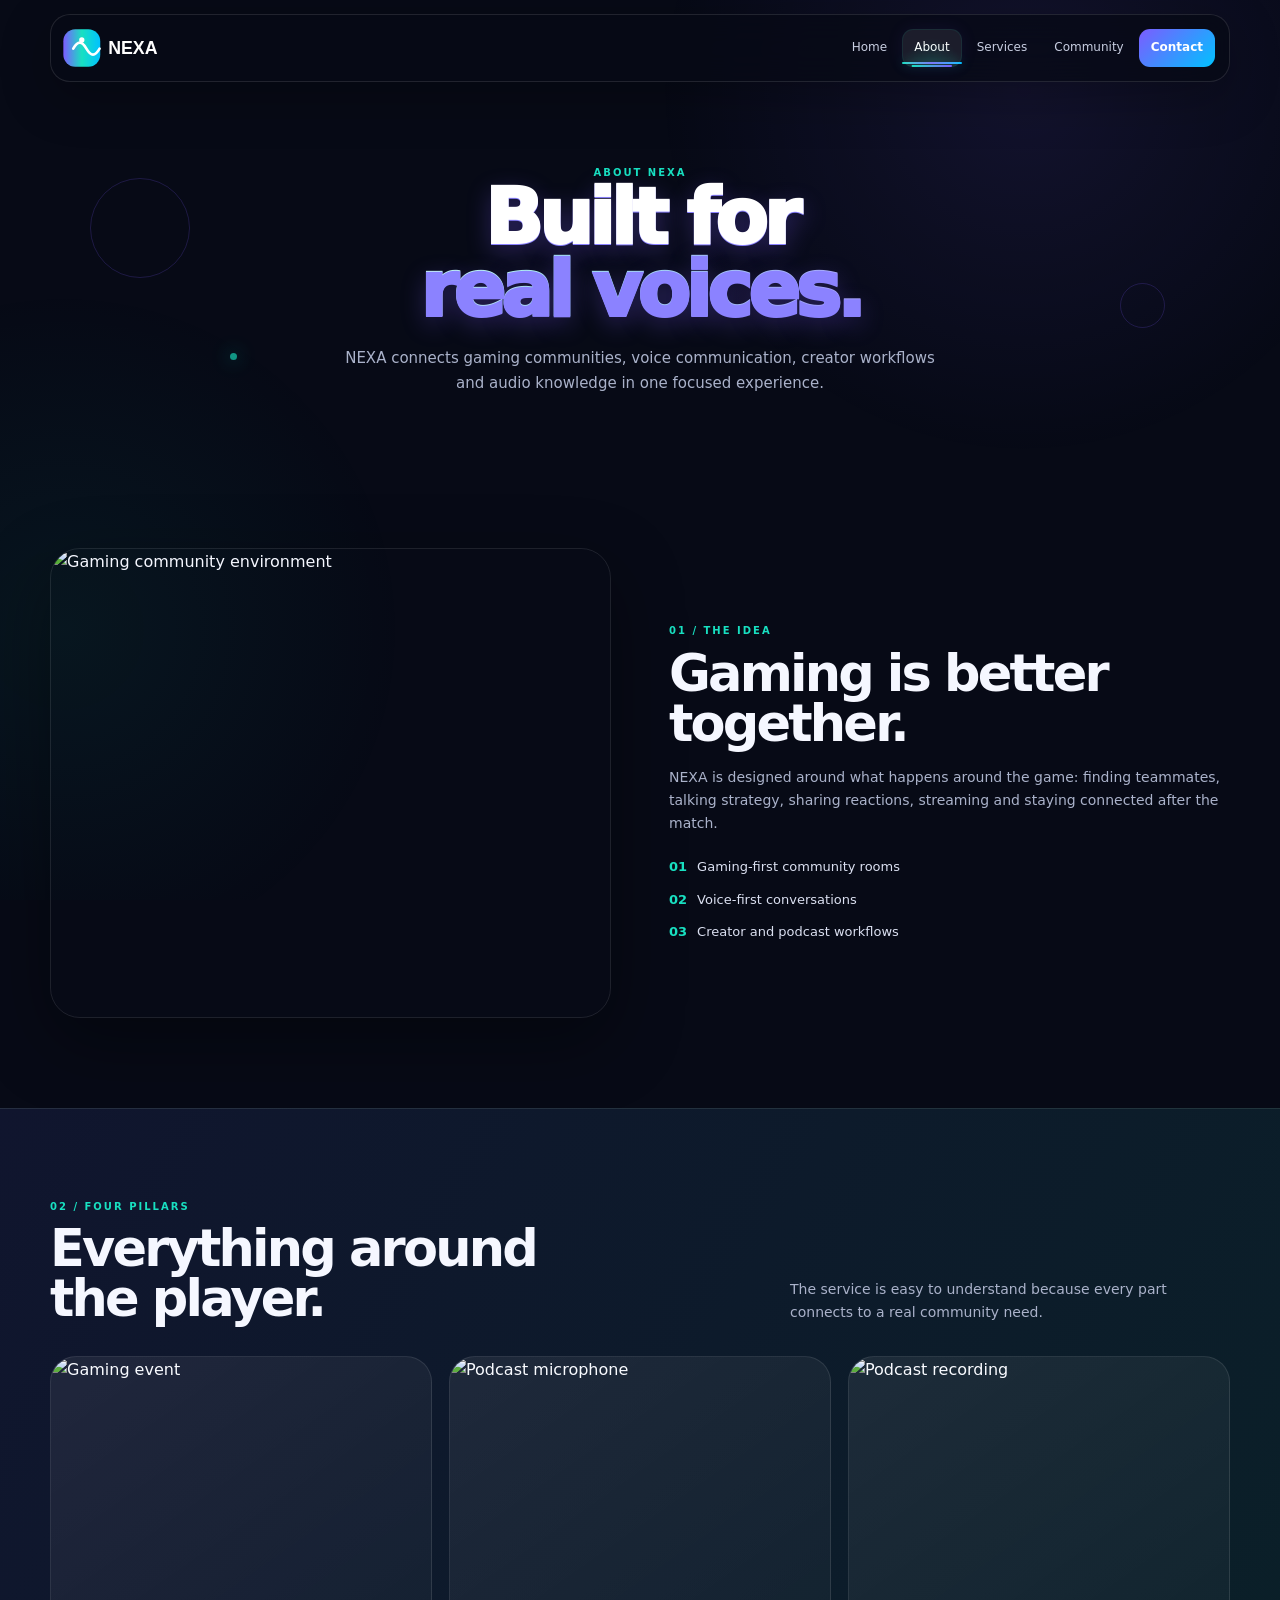
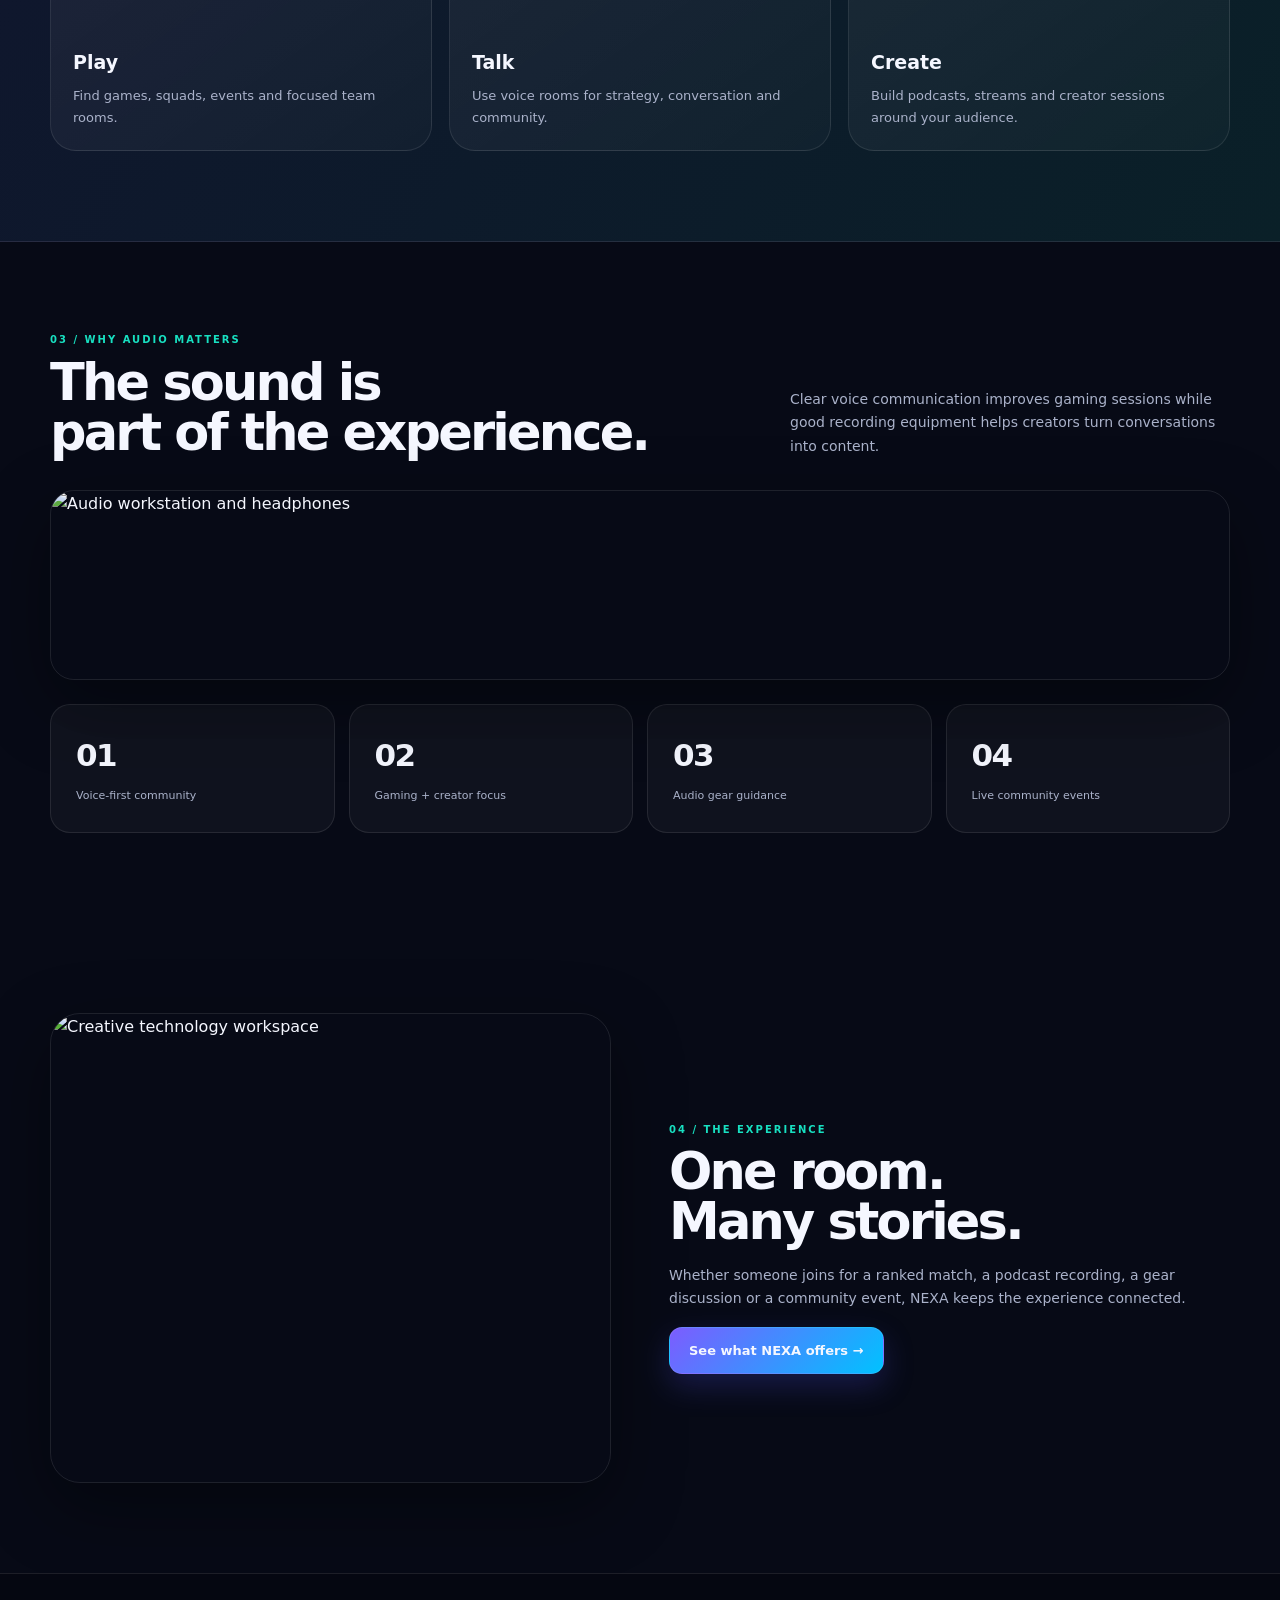
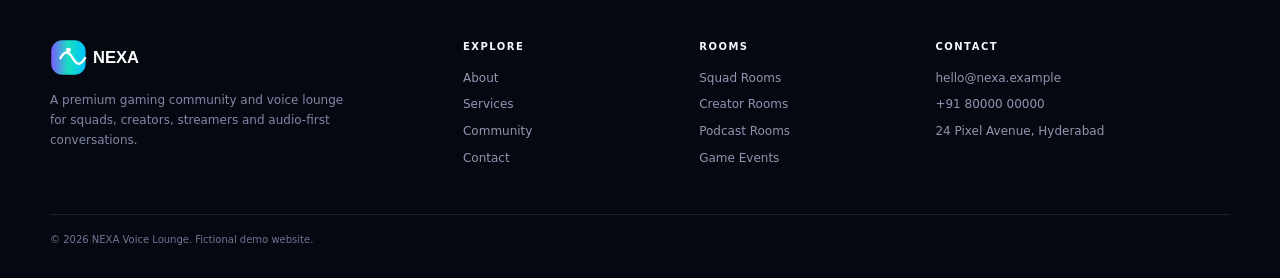
==== about.html @ da5187cc "first commit" ====
<!doctype html><html lang="en"><head><meta charset="utf-8"><meta name="viewport" content="width=device-width,initial-scale=1"><meta name="theme-color" content="#080b18"><link rel="icon" href="assets/favicon.svg"><link rel="stylesheet" href="assets/css/style.css"><title>About — NEXA</title></head><body><header class="site-nav">
<a class="brand" href="index.html"><img src="assets/logo.svg" alt="NEXA Voice Lounge"></a>
<button class="menu" aria-label="Open menu">☰</button>
<nav class="nav-links"><a href="index.html">Home</a><a href="about.html">About</a><a href="services.html">Services</a><a href="community.html">Community</a><a href="contact.html" class="nav-cta">Contact</a></nav>
</header>
<main>
<section class="page-heading"><i class="page-bubble pb1"></i><i class="page-bubble pb2"></i><div class="container reveal"><div class="kicker">About NEXA</div><h1><span>Built for</span><span>real voices.</span></h1><p>NEXA connects gaming communities, voice communication, creator workflows and audio knowledge in one focused experience.</p></div></section>

<section class="section container"><div class="feature"><img class="feature-img reveal from-left" src="https://images.unsplash.com/photo-1511512578047-dfb367046420?auto=format&fit=crop&w=1400&q=88" alt="Gaming community environment"><div class="feature-copy reveal from-right"><div class="kicker">01 / The idea</div><h2>Gaming is better<br>together.</h2><p>NEXA is designed around what happens around the game: finding teammates, talking strategy, sharing reactions, streaming and staying connected after the match.</p><div class="checks"><div class="check"><b>01</b> Gaming-first community rooms</div><div class="check"><b>02</b> Voice-first conversations</div><div class="check"><b>03</b> Creator and podcast workflows</div></div></div></div></section>

<section class="section dark-band"><div class="container"><div class="section-head reveal"><div><div class="kicker">02 / Four pillars</div><h2>Everything around<br>the player.</h2></div><p>The service is easy to understand because every part connects to a real community need.</p></div><div class="grid-3">
<div class="card reveal"><img src="https://images.unsplash.com/photo-1493711662062-fa541adb3fc8?auto=format&fit=crop&w=1400&q=88" alt="Gaming event"><div class="card-body"><h3>Play</h3><p>Find games, squads, events and focused team rooms.</p></div></div>
<div class="card reveal"><img src="https://images.unsplash.com/photo-1524368535928-5b5e00ddc76b?auto=format&fit=crop&w=1400&q=88" alt="Podcast microphone"><div class="card-body"><h3>Talk</h3><p>Use voice rooms for strategy, conversation and community.</p></div></div>
<div class="card reveal"><img src="https://images.unsplash.com/photo-1516280440614-37939bbacd81?auto=format&fit=crop&w=1400&q=88" alt="Podcast recording"><div class="card-body"><h3>Create</h3><p>Build podcasts, streams and creator sessions around your audience.</p></div></div></div></div></section>

<section class="section container"><div class="section-head reveal"><div><div class="kicker">03 / Why audio matters</div><h2>The sound is<br>part of the experience.</h2></div><p>Clear voice communication improves gaming sessions while good recording equipment helps creators turn conversations into content.</p></div><img class="section-strip reveal from-right" src="https://images.unsplash.com/photo-1547394765-185e1e68f34e?auto=format&fit=crop&w=1400&q=88" alt="Audio workstation and headphones"><div class="stats"><div class="stat reveal"><strong>01</strong><span>Voice-first community</span></div><div class="stat reveal"><strong>02</strong><span>Gaming + creator focus</span></div><div class="stat reveal"><strong>03</strong><span>Audio gear guidance</span></div><div class="stat reveal"><strong>04</strong><span>Live community events</span></div></div></section>

<section class="section container"><div class="feature"><img class="feature-img reveal from-left" src="https://images.unsplash.com/photo-1524758631624-e2822e304c36?auto=format&fit=crop&w=1400&q=88" alt="Creative technology workspace"><div class="feature-copy reveal from-right"><div class="kicker">04 / The experience</div><h2>One room.<br>Many stories.</h2><p>Whether someone joins for a ranked match, a podcast recording, a gear discussion or a community event, NEXA keeps the experience connected.</p><a class="btn btn-primary" href="services.html">See what NEXA offers →</a></div></div></section>
</main><footer class="footer"><div class="bubbles"><i></i><i></i><i></i><i></i><i></i><i></i><i></i></div>
<div class="container footer-grid"><div><img src="assets/logo.svg" alt="NEXA"><p>A premium gaming community and voice lounge for squads, creators, streamers and audio-first conversations.</p></div>
<div><h4>Explore</h4><a href="about.html">About</a><a href="services.html">Services</a><a href="community.html">Community</a><a href="contact.html">Contact</a></div>
<div><h4>Rooms</h4><a href="community.html">Squad Rooms</a><a href="community.html">Creator Rooms</a><a href="community.html">Podcast Rooms</a><a href="community.html">Game Events</a></div>
<div><h4>Contact</h4><a href="mailto:hello@nexa.example">hello@nexa.example</a><a href="tel:+918000000000">+91 80000 00000</a><a href="contact.html">24 Pixel Avenue, Hyderabad</a></div></div>
<div class="container copyright">© 2026 NEXA Voice Lounge. Fictional demo website.</div></footer><script src="assets/js/app.js"></script></body></html>
---- assets/css/style.css ----
:root{
 --bg:#070a16;--panel:#0e1327;--panel2:#121932;--text:#f5f7ff;--muted:#aab2ca;
 --purple:#7c5cff;--cyan:#18e0c1;--blue:#00c2ff;--pink:#ff4fd8;--orange:#ff8a4c;
 --line:rgba(255,255,255,.095);--shadow:0 24px 70px rgba(0,0,0,.38);--radius:26px;
}
*{box-sizing:border-box;margin:0;padding:0}
html{scroll-behavior:smooth}
body{font-family:Inter,ui-sans-serif,system-ui,-apple-system,"Segoe UI",Arial,sans-serif;background:var(--bg);color:var(--text);line-height:1.65;overflow-x:hidden}
body:before{content:"";position:fixed;inset:0;pointer-events:none;z-index:-1;background:radial-gradient(circle at 80% 10%,rgba(124,92,255,.10),transparent 28%),radial-gradient(circle at 5% 70%,rgba(24,224,193,.06),transparent 25%)}
a{text-decoration:none;color:inherit} img{display:block;max-width:100%} button,input,textarea,select{font:inherit}
.container{width:min(1180px,calc(100% - 40px));margin:auto}
.site-nav{position:fixed;z-index:1000;top:14px;left:50%;transform:translateX(-50%);width:min(1180px,calc(100% - 28px));height:68px;border:1px solid rgba(255,255,255,.11);background:rgba(7,10,22,.76);backdrop-filter:blur(20px);border-radius:20px;display:flex;align-items:center;justify-content:space-between;padding:0 14px 0 11px;box-shadow:0 15px 50px rgba(0,0,0,.25)}
.brand img{width:145px;height:auto}.nav-links{display:flex;align-items:center;gap:3px}.nav-links a{font-size:12px;color:#c8cee1;padding:9px 12px;border-radius:11px;transition:.25s}.nav-links a:hover,.nav-links a.active{color:#fff;background:rgba(255,255,255,.08)}.nav-cta{background:linear-gradient(135deg,var(--purple),var(--blue));color:#fff!important;font-weight:800!important}.menu{display:none;background:none;border:0;color:#fff;font-size:26px;cursor:pointer}
main{padding-top:108px}
.hero{min-height:calc(100vh - 108px);display:grid;grid-template-columns:1.02fr .98fr;align-items:center;gap:55px;padding:45px 0 65px;position:relative}
.hero:before{content:"";position:absolute;width:620px;height:620px;right:-290px;top:-190px;background:radial-gradient(circle,rgba(124,92,255,.25),transparent 66%);filter:blur(10px);pointer-events:none}
.hero-copy{position:relative;z-index:2}.eyebrow{display:inline-flex;align-items:center;gap:8px;color:#b9c0f2;font-size:10px;text-transform:uppercase;letter-spacing:.2em;font-weight:900;margin-bottom:17px}.eyebrow:before{content:"";width:25px;height:2px;background:linear-gradient(90deg,var(--cyan),var(--purple))}
.hero h1,.page-heading h1{font-size:clamp(45px,6vw,78px);line-height:.95;letter-spacing:-.06em;font-weight:950;max-width:650px;perspective:1000px}
.hero h1 span,.page-heading h1 span{display:block;transform-origin:50% 100%;color:#fff;text-shadow:0 1px 0 #8b82ff,0 8px 25px rgba(124,92,255,.28);animation:h1Float 4.8s cubic-bezier(.2,.75,.25,1) infinite}
.hero h1 span:first-child,.page-heading h1 span:first-child{animation-delay:-1.2s}.hero h1 span:last-child,.page-heading h1 span:last-child{color:transparent;background:linear-gradient(90deg,#fff,#a9f9ee 42%,#a896ff 80%,#fff);-webkit-background-clip:text;background-clip:text}
@keyframes h1Float{0%,100%{transform:rotateX(12deg) rotateY(-2deg) translate3d(0,0,0)}50%{transform:rotateX(0deg) rotateY(2deg) translate3d(0,-5px,0)}}
.hero p{color:var(--muted);font-size:16px;max-width:570px;margin:22px 0 26px}.actions{display:flex;gap:10px;flex-wrap:wrap}
.btn{min-height:47px;padding:0 19px;border-radius:13px;border:1px solid var(--line);display:inline-flex;align-items:center;justify-content:center;gap:8px;font-weight:800;font-size:13px;transition:transform .28s,box-shadow .28s,background .28s;cursor:pointer}.btn-primary{background:linear-gradient(135deg,var(--purple),var(--blue));box-shadow:0 12px 30px rgba(74,72,220,.26)}.btn-secondary{background:rgba(255,255,255,.05)}.btn:hover{transform:translateY(-4px) scale(1.01);box-shadow:0 18px 35px rgba(0,0,0,.3)}
.hero-art{height:485px;position:relative;display:flex;align-items:center;justify-content:center;transform-style:preserve-3d}
.hero-main-img{width:88%;height:430px;object-fit:cover;border-radius:30px;box-shadow:var(--shadow);border:1px solid rgba(255,255,255,.12);transform:rotate(2deg);animation:heroImage 6s ease-in-out infinite;transition:transform .25s ease}
.hero-main-img:after{content:""} @keyframes heroImage{50%{transform:rotate(-1deg) translateY(-9px) scale(1.015)}}
.hero-art:after{content:"";position:absolute;inset:7% 3% 8% 7%;border:1px solid rgba(24,224,193,.18);border-radius:35px;transform:rotate(-5deg);animation:frameDrift 7s ease-in-out infinite;pointer-events:none}@keyframes frameDrift{50%{transform:rotate(3deg) scale(1.02)}}
.hero-chip{position:absolute;left:0;bottom:25px;padding:13px 16px;border:1px solid var(--line);background:rgba(16,21,42,.84);backdrop-filter:blur(16px);border-radius:16px;box-shadow:var(--shadow);animation:float 5s ease-in-out infinite reverse;z-index:3}.hero-chip b{display:block;font-size:11px}.hero-chip small{color:var(--muted);font-size:10px}.hero-orbit{position:absolute;right:2%;top:5%;width:110px;height:110px;border:1px solid rgba(24,224,193,.3);border-radius:50%;animation:spin 12s linear infinite;z-index:2}.hero-orbit:after{content:"";position:absolute;right:5px;top:23px;width:10px;height:10px;background:var(--cyan);box-shadow:0 0 25px var(--cyan);border-radius:50%}
@keyframes spin{to{transform:rotate(360deg)}}@keyframes float{50%{transform:translateY(-10px)}}
.marquee{overflow:hidden;border-top:1px solid var(--line);border-bottom:1px solid var(--line);background:#0a0e1d}.marquee-track{display:flex;width:max-content;animation:marquee 25s linear infinite}.marquee span{padding:15px 30px;color:#9ca5c3;font-size:10px;font-weight:900;letter-spacing:.18em;text-transform:uppercase}.marquee i{color:var(--cyan);font-style:normal}@keyframes marquee{to{transform:translateX(-50%)}}
.section{padding:90px 0;position:relative}.section-head{display:flex;align-items:end;justify-content:space-between;gap:30px;margin-bottom:32px}.kicker{color:var(--cyan);font-size:10px;letter-spacing:.2em;font-weight:900;text-transform:uppercase}.section h2{font-size:clamp(31px,4vw,51px);line-height:.98;letter-spacing:-.055em;margin-top:9px}.section-head p{color:var(--muted);max-width:440px;font-size:14px}
.grid-3{display:grid;grid-template-columns:repeat(3,1fr);gap:17px}.grid-2{display:grid;grid-template-columns:repeat(2,1fr);gap:18px}
.card{background:linear-gradient(145deg,rgba(255,255,255,.07),rgba(255,255,255,.022));border:1px solid var(--line);border-radius:var(--radius);overflow:hidden;transition:.38s;position:relative}.card:before{content:"";position:absolute;inset:0;background:linear-gradient(110deg,transparent 25%,rgba(255,255,255,.08) 50%,transparent 75%);transform:translateX(-120%);transition:.65s;z-index:1;pointer-events:none}.card:hover:before{transform:translateX(120%)}.card:hover{transform:translateY(-7px);border-color:rgba(124,92,255,.5);box-shadow:0 25px 65px rgba(0,0,0,.27)}.card img{width:100%;aspect-ratio:1.42;object-fit:cover;filter:saturate(.92) contrast(1.03);transition:transform .7s,filter .5s}.card:hover img{transform:scale(1.055);filter:saturate(1.12) contrast(1.05)}.card-body{padding:22px}.card h3{font-size:19px;margin-bottom:7px}.card p{color:var(--muted);font-size:13px}.card-tag{display:inline-flex;margin-bottom:11px;padding:5px 8px;border-radius:999px;background:rgba(24,224,193,.1);color:#83f7e5;font-size:9px;font-weight:900;letter-spacing:.12em}

.section-strip{width:100%;height:190px;object-fit:cover;border-radius:24px;border:1px solid var(--line);margin:0 0 24px;box-shadow:var(--shadow);filter:saturate(.9);transition:transform .7s,filter .5s}
.section-strip:hover{transform:scale(1.018);filter:saturate(1.08)}

.dark-band{background:linear-gradient(120deg,#10152e,#0a2028);border-top:1px solid var(--line);border-bottom:1px solid var(--line)}.feature{display:grid;grid-template-columns:1fr 1fr;gap:58px;align-items:center}.feature-img{width:100%;height:470px;object-fit:cover;border-radius:30px;border:1px solid var(--line);box-shadow:var(--shadow);transition:transform .7s}.feature-img:hover{transform:scale(1.025) rotate(-1deg)}.feature-copy p{color:var(--muted);margin:17px 0;font-size:14px}.checks{display:grid;gap:11px;margin-top:21px}.check{display:flex;gap:10px;color:#dbe0f1;font-size:13px}.check b{color:var(--cyan)}
.stats{display:grid;grid-template-columns:repeat(4,1fr);gap:14px}.stat{padding:25px;border:1px solid var(--line);border-radius:20px;background:rgba(255,255,255,.035);transition:.3s}.stat:hover{transform:translateY(-5px);background:rgba(255,255,255,.055)}.stat strong{display:block;font-size:31px;letter-spacing:-.05em}.stat span{color:var(--muted);font-size:11px}
.page-heading{padding:57px 0 62px;text-align:center;position:relative;overflow:hidden}.page-heading h1{margin:0 auto;max-width:900px}.page-heading p{color:var(--muted);max-width:620px;margin:19px auto 0;font-size:15px}.page-heading:before{content:"";position:absolute;width:7px;height:7px;left:18%;bottom:28%;border-radius:50%;background:var(--cyan);box-shadow:0 0 20px var(--cyan);animation:headingParticle 4s ease-in-out infinite;opacity:.65;pointer-events:none}@keyframes headingParticle{50%{transform:translate(90px,-35px) scale(1.7);opacity:.15}}\n.page-heading:after{content:"";position:absolute;width:480px;height:480px;border-radius:50%;left:50%;top:-350px;transform:translateX(-50%);background:radial-gradient(circle,rgba(24,224,193,.16),transparent 68%);pointer-events:none}
.service-grid{display:grid;grid-template-columns:repeat(3,1fr);gap:17px}.service-card{padding:11px;border:1px solid var(--line);border-radius:25px;background:#0e1328;transition:.35s}.service-card:hover{transform:translateY(-7px);border-color:rgba(24,224,193,.3)}.service-card img{width:100%;height:220px;object-fit:cover;border-radius:18px}.service-card .inner{padding:17px 7px 8px}.service-card h3{font-size:18px;margin-bottom:6px}.service-card p{color:var(--muted);font-size:13px}
.timeline{display:grid;grid-template-columns:repeat(4,1fr);gap:13px}.step{padding:21px;border:1px solid var(--line);border-radius:20px;background:rgba(255,255,255,.035);transition:.3s}.step:hover{transform:translateY(-5px)}.step b{color:var(--cyan);font-size:10px}.step h3{margin:9px 0 6px;font-size:17px}.step p{font-size:12px;color:var(--muted)}
.contact-grid{display:grid;grid-template-columns:.85fr 1.15fr;gap:22px}.contact-panel,.form-panel{border:1px solid var(--line);border-radius:26px;background:#0e1328;padding:27px}.contact-panel h2,.form-panel h2{font-size:39px;line-height:1}.contact-item{padding:17px 0;border-bottom:1px solid var(--line)}.contact-item:last-child{border-bottom:0}.contact-item small{color:var(--cyan);font-size:9px;text-transform:uppercase;letter-spacing:.15em;font-weight:900}.contact-item p{margin-top:4px;color:#dce1f0;font-size:13px}.form{display:grid;grid-template-columns:1fr 1fr;gap:12px}.field{display:grid;gap:6px}.field.full{grid-column:1/-1}.field label{font-size:11px;color:#cbd1e3;font-weight:700}.field input,.field textarea,.field select{width:100%;border:1px solid var(--line);background:#090d1d;color:#fff;border-radius:12px;padding:12px 13px;outline:none;font-size:13px}.field textarea{min-height:135px;resize:vertical}.field input:focus,.field textarea:focus,.field select:focus{border-color:var(--cyan)}.map{margin-top:22px;border-radius:23px;overflow:hidden;border:1px solid var(--line);height:280px}.map iframe{width:100%;height:100%;border:0;filter:grayscale(.6) invert(.9) hue-rotate(180deg) contrast(.85)}
.footer{padding:65px 0 30px;background:#050711;border-top:1px solid var(--line);position:relative;overflow:hidden}.footer-grid{display:grid;grid-template-columns:1.3fr .7fr .7fr 1fr;gap:30px;position:relative;z-index:2}.footer img{width:135px}.footer p{color:#8189a5;font-size:12px;max-width:300px;margin-top:15px}.footer h4{font-size:10px;text-transform:uppercase;letter-spacing:.15em;margin-bottom:13px}.footer a{display:block;color:#8f97b0;font-size:12px;margin:7px 0}.footer a:hover{color:#fff}.copyright{border-top:1px solid var(--line);margin-top:38px;padding-top:17px;color:#6f7690;font-size:10px;position:relative;z-index:2}

/* Gaming / Voice Lounge floating energy bubbles */
.bubbles{position:absolute;inset:0;pointer-events:none;overflow:hidden}
.bubbles i{
 position:absolute;bottom:-90px;border:1px solid rgba(124,92,255,.32);
 border-radius:50%;
 background:
   radial-gradient(circle at 30% 25%,rgba(255,255,255,.48),rgba(124,92,255,.14) 22%,rgba(24,224,193,.055) 48%,transparent 72%);
 box-shadow:0 0 22px rgba(124,92,255,.12),inset 0 0 14px rgba(24,224,193,.06);
 animation:energyBubble 11s cubic-bezier(.25,.7,.35,1) infinite;
 opacity:0;
}
.bubbles i:after{
 content:"";position:absolute;inset:27%;border:1px solid rgba(24,224,193,.28);
 border-radius:50%;animation:signalPulse 2.8s ease-in-out infinite;
}
.bubbles i:nth-child(1){left:4%;width:31px;height:31px;animation-delay:-1s}
.bubbles i:nth-child(2){left:16%;width:12px;height:12px;animation-delay:-6s}
.bubbles i:nth-child(3){left:29%;width:50px;height:50px;animation-delay:-3s}
.bubbles i:nth-child(4){left:47%;width:18px;height:18px;animation-delay:-8s}
.bubbles i:nth-child(5){left:63%;width:36px;height:36px;animation-delay:-4s}
.bubbles i:nth-child(6){left:79%;width:15px;height:15px;animation-delay:-9s}
.bubbles i:nth-child(7){left:91%;width:44px;height:44px;animation-delay:-2s}
@keyframes energyBubble{
 0%{transform:translate3d(0,0,0) scale(.55);opacity:0}
 10%{opacity:.85}
 30%{transform:translate3d(-20px,-180px,0) scale(.82)}
 55%{transform:translate3d(25px,-390px,0) scale(1)}
 78%{transform:translate3d(-35px,-590px,0) scale(1.08);opacity:.5}
 100%{transform:translate3d(55px,-820px,0) scale(1.22);opacity:0}
}
@keyframes signalPulse{0%,100%{transform:scale(.7);opacity:.25}50%{transform:scale(1.3);opacity:.75}}
.reveal{opacity:0;transform:translate3d(0,32px,0) scale(.985);transition:opacity .75s cubic-bezier(.2,.75,.25,1),transform .75s cubic-bezier(.2,.75,.25,1)}.reveal.visible{opacity:1;transform:none}
.reveal.from-left{transform:translate3d(-75px,20px,0) scale(.98)}.reveal.from-right{transform:translate3d(75px,20px,0) scale(.98)}.reveal.from-left.visible,.reveal.from-right.visible{transform:none}
.image-reveal{clip-path:inset(0 100% 0 0);transition:clip-path 1s cubic-bezier(.2,.8,.2,1),transform .8s}.image-reveal.visible{clip-path:inset(0 0 0 0)}
.page-bubble{position:absolute;border:1px solid rgba(124,92,255,.2);border-radius:50%;animation:pageFloat 8s ease-in-out infinite}.pb1{width:100px;height:100px;left:7%;top:20%}.pb2{width:45px;height:45px;right:9%;top:50%;animation-delay:2s}@keyframes pageFloat{50%{transform:translateY(-25px) scale(1.06)}}
.notice{display:none;margin-top:13px;padding:11px;border-radius:11px;background:rgba(24,224,193,.1);color:#8cf7e8;font-size:12px}

/* Interactive navigation */
.nav-links{position:relative}
.nav-links:before{
 content:"";position:absolute;bottom:3px;left:var(--nav-line-left,0px);height:2px;width:var(--nav-line-width,0px);border-radius:99px;
 background:linear-gradient(90deg,var(--cyan),var(--purple),var(--blue));
 box-shadow:0 0 12px rgba(24,224,193,.45);
 transition:left .35s cubic-bezier(.2,.8,.2,1),width .35s cubic-bezier(.2,.8,.2,1);
 pointer-events:none;
}
.nav-links a{position:relative;overflow:hidden}
.nav-links a:after{
 content:"";position:absolute;left:50%;bottom:0;width:0;height:2px;
 background:linear-gradient(90deg,var(--cyan),var(--purple));
 transform:translateX(-50%);transition:width .3s ease;
}
.nav-links a:hover:after,.nav-links a.active:after{width:68%}
.nav-links a:not(.nav-cta):before{
 content:"";position:absolute;inset:0;background:radial-gradient(circle at 50% 100%,rgba(24,224,193,.13),transparent 60%);
 opacity:0;transform:scale(.6);transition:.3s;pointer-events:none;
}
.nav-links a:hover:before,.nav-links a.active:before{opacity:1;transform:scale(1)}
.nav-links a.active{box-shadow:inset 0 0 0 1px rgba(24,224,193,.08),0 0 18px rgba(124,92,255,.08)}
.nav-cta{position:relative;overflow:hidden}
.nav-cta:before{
 content:"";position:absolute;top:0;left:-120%;width:70%;height:100%;
 background:linear-gradient(90deg,transparent,rgba(255,255,255,.28),transparent);
 transform:skewX(-18deg);transition:left .55s ease;
}
.nav-cta:hover:before{left:150%}
.nav-cta:after{display:none!important}
.menu{transition:transform .3s ease,background .3s ease;border-radius:12px}
.menu:hover{transform:rotate(90deg);background:rgba(255,255,255,.07)}
.menu.is-open{transform:rotate(90deg);color:var(--cyan)}
@media(max-width:950px){
 .nav-links.open{animation:navDrop .35s cubic-bezier(.2,.8,.2,1) both;transform-origin:top center}
 .nav-links a{animation:navItem .35s ease both}
 .nav-links.open a:nth-child(1){animation-delay:.03s}.nav-links.open a:nth-child(2){animation-delay:.07s}
 .nav-links.open a:nth-child(3){animation-delay:.11s}.nav-links.open a:nth-child(4){animation-delay:.15s}
 .nav-links.open a:nth-child(5){animation-delay:.19s}
}
@keyframes navDrop{from{opacity:0;transform:translateY(-8px) scaleY(.94)}to{opacity:1;transform:translateY(0) scaleY(1)}}
@keyframes navItem{from{opacity:0;transform:translateX(-10px)}to{opacity:1;transform:translateX(0)}}
@media(max-width:950px){.nav-links{display:none;position:absolute;top:76px;left:0;right:0;padding:9px;background:#0c1021;border:1px solid var(--line);border-radius:17px;flex-direction:column;align-items:stretch}.nav-links.open{display:flex}.nav-links a{text-align:center}.menu{display:block}.hero{grid-template-columns:1fr;gap:10px;padding-top:30px}.hero-art{height:410px;max-width:700px;margin:auto;width:100%}.hero-main-img{width:80%}.grid-3,.service-grid{grid-template-columns:1fr 1fr}.feature{grid-template-columns:1fr}.timeline{grid-template-columns:1fr 1fr}.footer-grid{grid-template-columns:1fr 1fr}.stats{grid-template-columns:1fr 1fr}}
@media(max-width:620px){.container{width:min(100% - 26px,1180px)}.site-nav{height:62px;top:8px}.brand img{width:128px}.hero h1,.page-heading h1{font-size:clamp(40px,13.5vw,61px)}.hero p{font-size:14px}.hero-art{height:310px}.hero-main-img{width:92%;height:285px;border-radius:23px}.hero-chip{left:2px;bottom:0;padding:11px}.hero-orbit{width:80px;height:80px;right:0}.section{padding:68px 0}.section-head{display:block}.section-head p{margin-top:13px}.grid-3,.grid-2,.service-grid,.timeline,.contact-grid{grid-template-columns:1fr}.stats{grid-template-columns:1fr 1fr}.stat{padding:18px}.stat strong{font-size:27px}.feature{gap:28px}.feature-img{height:330px}.footer-grid{grid-template-columns:1fr}.footer{padding-top:55px}.actions .btn{width:100%}.page-heading{padding:42px 0 50px}.contact-panel h2,.form-panel h2{font-size:34px}}
@media(max-width:390px){.stats{grid-template-columns:1fr}.hero h1,.page-heading h1{font-size:42px}.btn{width:100%}}
@media(prefers-reduced-motion:reduce){*,*:before,*:after{animation-duration:.001ms!important;animation-iteration-count:1!important;scroll-behavior:auto!important;transition-duration:.001ms!important}}
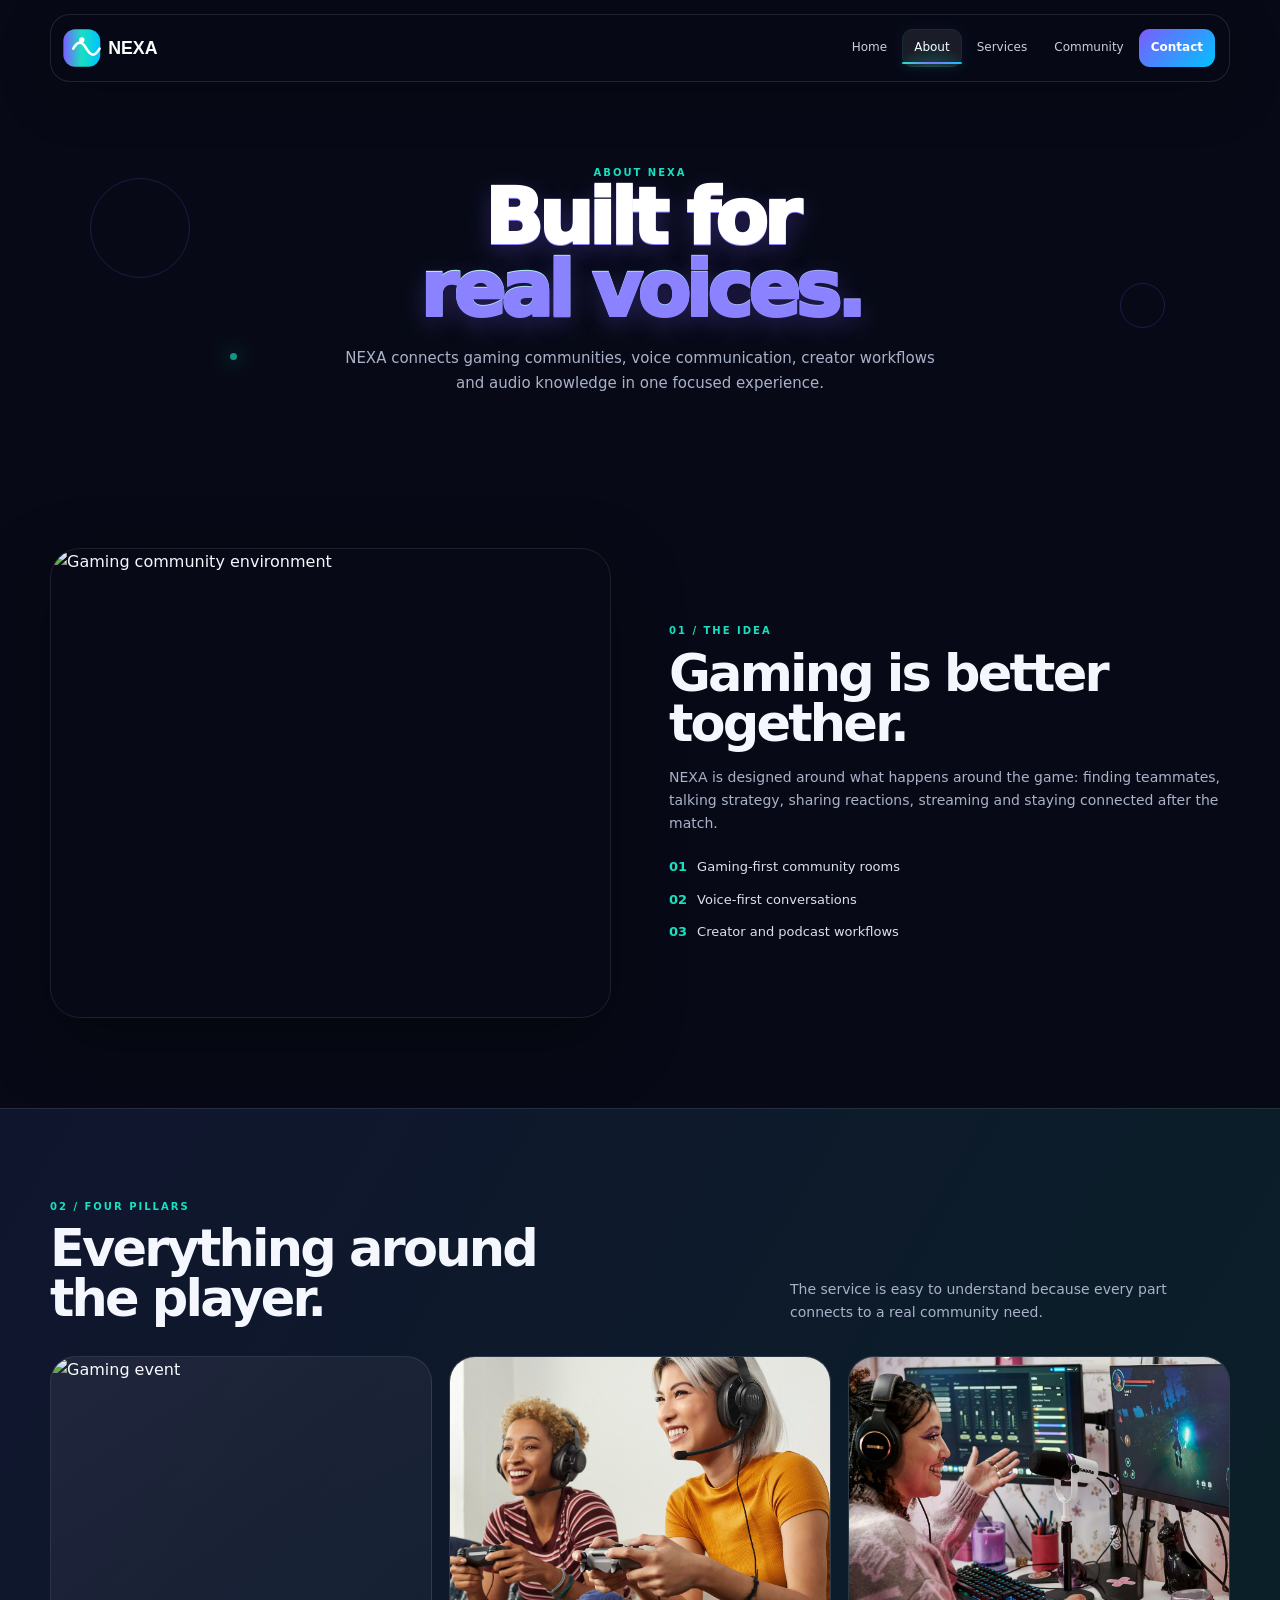
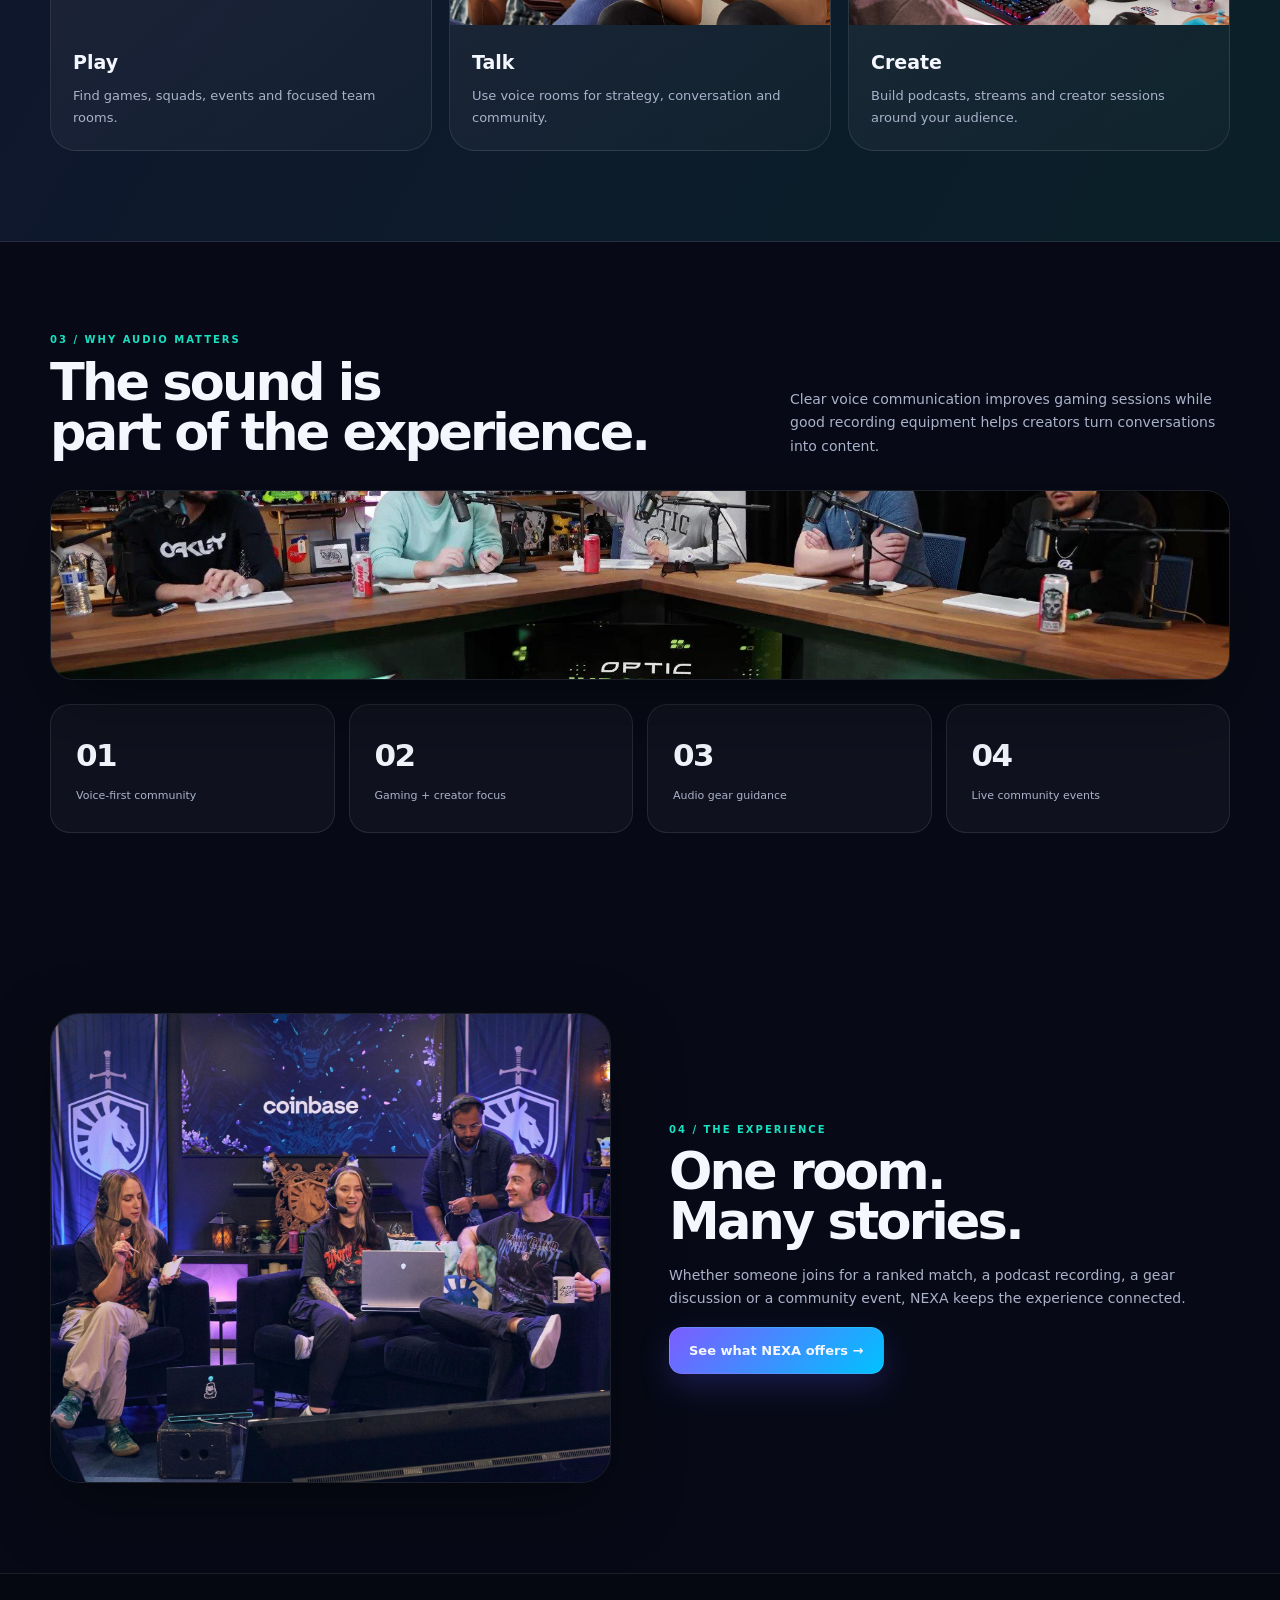
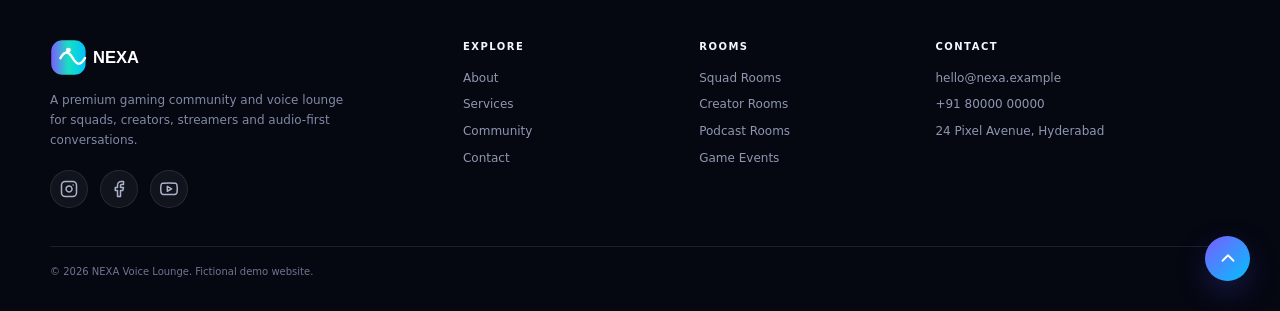
==== commit 7f538cae: "second commit" ====
--- a/about.html
+++ b/about.html
@@ -10,15 +10,23 @@
 
 <section class="section dark-band"><div class="container"><div class="section-head reveal"><div><div class="kicker">02 / Four pillars</div><h2>Everything around<br>the player.</h2></div><p>The service is easy to understand because every part connects to a real community need.</p></div><div class="grid-3">
 <div class="card reveal"><img src="https://images.unsplash.com/photo-1493711662062-fa541adb3fc8?auto=format&fit=crop&w=1400&q=88" alt="Gaming event"><div class="card-body"><h3>Play</h3><p>Find games, squads, events and focused team rooms.</p></div></div>
-<div class="card reveal"><img src="https://images.unsplash.com/photo-1524368535928-5b5e00ddc76b?auto=format&fit=crop&w=1400&q=88" alt="Podcast microphone"><div class="card-body"><h3>Talk</h3><p>Use voice rooms for strategy, conversation and community.</p></div></div>
-<div class="card reveal"><img src="https://images.unsplash.com/photo-1516280440614-37939bbacd81?auto=format&fit=crop&w=1400&q=88" alt="Podcast recording"><div class="card-body"><h3>Create</h3><p>Build podcasts, streams and creator sessions around your audience.</p></div></div></div></div></section>
+<div class="card reveal"><img src="assets/images/Talk.png" alt="Talk"><div class="card-body"><h3>Talk</h3><p>Use voice rooms for strategy, conversation and community.</p></div></div>
+<div class="card reveal"><img src="assets/images/Create.png" alt="Create"><div class="card-body"><h3>Create</h3><p>Build podcasts, streams and creator sessions around your audience.</p></div></div></div></div></section>
 
-<section class="section container"><div class="section-head reveal"><div><div class="kicker">03 / Why audio matters</div><h2>The sound is<br>part of the experience.</h2></div><p>Clear voice communication improves gaming sessions while good recording equipment helps creators turn conversations into content.</p></div><img class="section-strip reveal from-right" src="https://images.unsplash.com/photo-1547394765-185e1e68f34e?auto=format&fit=crop&w=1400&q=88" alt="Audio workstation and headphones"><div class="stats"><div class="stat reveal"><strong>01</strong><span>Voice-first community</span></div><div class="stat reveal"><strong>02</strong><span>Gaming + creator focus</span></div><div class="stat reveal"><strong>03</strong><span>Audio gear guidance</span></div><div class="stat reveal"><strong>04</strong><span>Live community events</span></div></div></section>
+<section class="section container"><div class="section-head reveal"><div><div class="kicker">03 / Why audio matters</div><h2>The sound is<br>part of the experience.</h2></div><p>Clear voice communication improves gaming sessions while good recording equipment helps creators turn conversations into content.</p></div><img class="section-strip reveal from-right" src="assets/images/The%20sound%20is.png" alt="The sound is part of the experience"><div class="stats"><div class="stat reveal"><strong>01</strong><span>Voice-first community</span></div><div class="stat reveal"><strong>02</strong><span>Gaming + creator focus</span></div><div class="stat reveal"><strong>03</strong><span>Audio gear guidance</span></div><div class="stat reveal"><strong>04</strong><span>Live community events</span></div></div></section>
 
-<section class="section container"><div class="feature"><img class="feature-img reveal from-left" src="https://images.unsplash.com/photo-1524758631624-e2822e304c36?auto=format&fit=crop&w=1400&q=88" alt="Creative technology workspace"><div class="feature-copy reveal from-right"><div class="kicker">04 / The experience</div><h2>One room.<br>Many stories.</h2><p>Whether someone joins for a ranked match, a podcast recording, a gear discussion or a community event, NEXA keeps the experience connected.</p><a class="btn btn-primary" href="services.html">See what NEXA offers →</a></div></div></section>
+<section class="section container"><div class="feature"><img class="feature-img reveal from-left" src="assets/images/One%20room.png" alt="One room"><div class="feature-copy reveal from-right"><div class="kicker">04 / The experience</div><h2>One room.<br>Many stories.</h2><p>Whether someone joins for a ranked match, a podcast recording, a gear discussion or a community event, NEXA keeps the experience connected.</p><a class="btn btn-primary" href="services.html">See what NEXA offers →</a></div></div></section>
 </main><footer class="footer"><div class="bubbles"><i></i><i></i><i></i><i></i><i></i><i></i><i></i></div>
-<div class="container footer-grid"><div><img src="assets/logo.svg" alt="NEXA"><p>A premium gaming community and voice lounge for squads, creators, streamers and audio-first conversations.</p></div>
+<div class="container footer-grid"><div><img src="assets/logo.svg" alt="NEXA"><p>A premium gaming community and voice lounge for squads, creators, streamers and audio-first conversations.</p>
+<div class="social-icons">
+<a href="#" aria-label="Instagram" class="social-icon"><svg viewBox="0 0 24 24" fill="none" stroke="currentColor" stroke-width="2" stroke-linecap="round" stroke-linejoin="round"><rect x="2" y="2" width="20" height="20" rx="5" ry="5"></rect><path d="M16 11.37A4 4 0 1 1 12.63 8 4 4 0 0 1 16 11.37z"></path><line x1="17.5" y1="6.5" x2="17.51" y2="6.5"></line></svg></a>
+<a href="#" aria-label="Facebook" class="social-icon"><svg viewBox="0 0 24 24" fill="none" stroke="currentColor" stroke-width="2" stroke-linecap="round" stroke-linejoin="round"><path d="M18 2h-3a5 5 0 0 0-5 5v3H7v4h3v8h4v-8h3l1-4h-4V7a1 1 0 0 1 1-1h3z"></path></svg></a>
+<a href="#" aria-label="YouTube" class="social-icon"><svg viewBox="0 0 24 24" fill="none" stroke="currentColor" stroke-width="2" stroke-linecap="round" stroke-linejoin="round"><path d="M22.54 6.42a2.78 2.78 0 0 0-1.94-2C18.88 4 12 4 12 4s-6.88 0-8.6.46a2.78 2.78 0 0 0-1.94 2A29 29 0 0 0 1 11.75a29 29 0 0 0 .46 5.33A2.78 2.78 0 0 0 3.4 19c1.72.46 8.6.46 8.6.46s6.88 0 8.6-.46a2.78 2.78 0 0 0 1.94-2 29 29 0 0 0 .46-5.25 29 29 0 0 0-.46-5.33z"></path><polygon points="9.75 15.02 15.5 11.75 9.75 8.48 9.75 15.02"></polygon></svg></a>
+</div>
+</div>
 <div><h4>Explore</h4><a href="about.html">About</a><a href="services.html">Services</a><a href="community.html">Community</a><a href="contact.html">Contact</a></div>
 <div><h4>Rooms</h4><a href="community.html">Squad Rooms</a><a href="community.html">Creator Rooms</a><a href="community.html">Podcast Rooms</a><a href="community.html">Game Events</a></div>
 <div><h4>Contact</h4><a href="mailto:hello@nexa.example">hello@nexa.example</a><a href="tel:+918000000000">+91 80000 00000</a><a href="contact.html">24 Pixel Avenue, Hyderabad</a></div></div>
-<div class="container copyright">© 2026 NEXA Voice Lounge. Fictional demo website.</div></footer><script src="assets/js/app.js"></script></body></html>+<div class="container copyright">© 2026 NEXA Voice Lounge. Fictional demo website.</div>
+<a href="#" class="back-to-top" aria-label="Back to top"><svg viewBox="0 0 24 24" fill="none" stroke="currentColor" stroke-width="2" stroke-linecap="round" stroke-linejoin="round"><polyline points="18 15 12 9 6 15"></polyline></svg></a>
+</footer><script src="assets/js/app.js"></script></body></html>
--- a/assets/css/style.css
+++ b/assets/css/style.css
@@ -5,15 +5,16 @@
  --line:rgba(255,255,255,.095);--shadow:0 24px 70px rgba(0,0,0,.38);--radius:26px;
 }
 *{box-sizing:border-box;margin:0;padding:0}
-html{scroll-behavior:smooth}
-body{font-family:Inter,ui-sans-serif,system-ui,-apple-system,"Segoe UI",Arial,sans-serif;background:var(--bg);color:var(--text);line-height:1.65;overflow-x:hidden}
+html, body { overflow-x: hidden; width: 100%; max-width: 100vw; }
+html{scroll-behavior:smooth;background:var(--bg)}
+body{font-family:Inter,ui-sans-serif,system-ui,-apple-system,"Segoe UI",Arial,sans-serif;background:var(--bg);color:var(--text);line-height:1.65}
 body:before{content:"";position:fixed;inset:0;pointer-events:none;z-index:-1;background:radial-gradient(circle at 80% 10%,rgba(124,92,255,.10),transparent 28%),radial-gradient(circle at 5% 70%,rgba(24,224,193,.06),transparent 25%)}
 a{text-decoration:none;color:inherit} img{display:block;max-width:100%} button,input,textarea,select{font:inherit}
 .container{width:min(1180px,calc(100% - 40px));margin:auto}
 .site-nav{position:fixed;z-index:1000;top:14px;left:50%;transform:translateX(-50%);width:min(1180px,calc(100% - 28px));height:68px;border:1px solid rgba(255,255,255,.11);background:rgba(7,10,22,.76);backdrop-filter:blur(20px);border-radius:20px;display:flex;align-items:center;justify-content:space-between;padding:0 14px 0 11px;box-shadow:0 15px 50px rgba(0,0,0,.25)}
 .brand img{width:145px;height:auto}.nav-links{display:flex;align-items:center;gap:3px}.nav-links a{font-size:12px;color:#c8cee1;padding:9px 12px;border-radius:11px;transition:.25s}.nav-links a:hover,.nav-links a.active{color:#fff;background:rgba(255,255,255,.08)}.nav-cta{background:linear-gradient(135deg,var(--purple),var(--blue));color:#fff!important;font-weight:800!important}.menu{display:none;background:none;border:0;color:#fff;font-size:26px;cursor:pointer}
 main{padding-top:108px}
-.hero{min-height:calc(100vh - 108px);display:grid;grid-template-columns:1.02fr .98fr;align-items:center;gap:55px;padding:45px 0 65px;position:relative}
+.hero{min-height:calc(100vh - 108px);display:grid;grid-template-columns:1.02fr .98fr;align-items:center;gap:55px;padding:45px 0 65px;position:relative;overflow:hidden}
 .hero:before{content:"";position:absolute;width:620px;height:620px;right:-290px;top:-190px;background:radial-gradient(circle,rgba(124,92,255,.25),transparent 66%);filter:blur(10px);pointer-events:none}
 .hero-copy{position:relative;z-index:2}.eyebrow{display:inline-flex;align-items:center;gap:8px;color:#b9c0f2;font-size:10px;text-transform:uppercase;letter-spacing:.2em;font-weight:900;margin-bottom:17px}.eyebrow:before{content:"";width:25px;height:2px;background:linear-gradient(90deg,var(--cyan),var(--purple))}
 .hero h1,.page-heading h1{font-size:clamp(45px,6vw,78px);line-height:.95;letter-spacing:-.06em;font-weight:950;max-width:650px;perspective:1000px}
@@ -81,6 +82,18 @@
 .page-bubble{position:absolute;border:1px solid rgba(124,92,255,.2);border-radius:50%;animation:pageFloat 8s ease-in-out infinite}.pb1{width:100px;height:100px;left:7%;top:20%}.pb2{width:45px;height:45px;right:9%;top:50%;animation-delay:2s}@keyframes pageFloat{50%{transform:translateY(-25px) scale(1.06)}}
 .notice{display:none;margin-top:13px;padding:11px;border-radius:11px;background:rgba(24,224,193,.1);color:#8cf7e8;font-size:12px}
 
+/* Social Icons */
+.footer .social-icons{display:flex;gap:12px;margin-top:20px}
+.footer .social-icon{display:inline-flex;align-items:center;justify-content:center;width:38px;height:38px;border-radius:50%;background:rgba(255,255,255,.05);border:1px solid var(--line);color:#aab2ca;transition:all .3s ease;margin:0}
+.footer .social-icon svg{width:18px;height:18px;transition:transform .3s ease}
+.footer .social-icon:hover{background:var(--purple);color:#fff;border-color:var(--purple);transform:translateY(-3px);box-shadow:0 8px 20px rgba(124,92,255,.3)}
+.footer .social-icon:hover svg{transform:scale(1.1)}
+
+/* Back to Top */
+.footer .back-to-top{position:absolute;right:30px;bottom:30px;width:45px;height:45px;border-radius:50%;background:linear-gradient(135deg,var(--purple),var(--blue));color:#fff;display:flex;align-items:center;justify-content:center;box-shadow:0 12px 30px rgba(74,72,220,.26);transition:all .3s ease;z-index:10;margin:0}
+.footer .back-to-top svg{width:22px;height:22px}
+.footer .back-to-top:hover{transform:translateY(-5px) scale(1.05);box-shadow:0 18px 35px rgba(0,0,0,.3)}
+
 /* Interactive navigation */
 .nav-links{position:relative}
 .nav-links:before{
@@ -91,12 +104,6 @@
  pointer-events:none;
 }
 .nav-links a{position:relative;overflow:hidden}
-.nav-links a:after{
- content:"";position:absolute;left:50%;bottom:0;width:0;height:2px;
- background:linear-gradient(90deg,var(--cyan),var(--purple));
- transform:translateX(-50%);transition:width .3s ease;
-}
-.nav-links a:hover:after,.nav-links a.active:after{width:68%}
 .nav-links a:not(.nav-cta):before{
  content:"";position:absolute;inset:0;background:radial-gradient(circle at 50% 100%,rgba(24,224,193,.13),transparent 60%);
  opacity:0;transform:scale(.6);transition:.3s;pointer-events:none;
@@ -110,7 +117,6 @@
  transform:skewX(-18deg);transition:left .55s ease;
 }
 .nav-cta:hover:before{left:150%}
-.nav-cta:after{display:none!important}
 .menu{transition:transform .3s ease,background .3s ease;border-radius:12px}
 .menu:hover{transform:rotate(90deg);background:rgba(255,255,255,.07)}
 .menu.is-open{transform:rotate(90deg);color:var(--cyan)}
@@ -123,7 +129,7 @@
 }
 @keyframes navDrop{from{opacity:0;transform:translateY(-8px) scaleY(.94)}to{opacity:1;transform:translateY(0) scaleY(1)}}
 @keyframes navItem{from{opacity:0;transform:translateX(-10px)}to{opacity:1;transform:translateX(0)}}
-@media(max-width:950px){.nav-links{display:none;position:absolute;top:76px;left:0;right:0;padding:9px;background:#0c1021;border:1px solid var(--line);border-radius:17px;flex-direction:column;align-items:stretch}.nav-links.open{display:flex}.nav-links a{text-align:center}.menu{display:block}.hero{grid-template-columns:1fr;gap:10px;padding-top:30px}.hero-art{height:410px;max-width:700px;margin:auto;width:100%}.hero-main-img{width:80%}.grid-3,.service-grid{grid-template-columns:1fr 1fr}.feature{grid-template-columns:1fr}.timeline{grid-template-columns:1fr 1fr}.footer-grid{grid-template-columns:1fr 1fr}.stats{grid-template-columns:1fr 1fr}}
-@media(max-width:620px){.container{width:min(100% - 26px,1180px)}.site-nav{height:62px;top:8px}.brand img{width:128px}.hero h1,.page-heading h1{font-size:clamp(40px,13.5vw,61px)}.hero p{font-size:14px}.hero-art{height:310px}.hero-main-img{width:92%;height:285px;border-radius:23px}.hero-chip{left:2px;bottom:0;padding:11px}.hero-orbit{width:80px;height:80px;right:0}.section{padding:68px 0}.section-head{display:block}.section-head p{margin-top:13px}.grid-3,.grid-2,.service-grid,.timeline,.contact-grid{grid-template-columns:1fr}.stats{grid-template-columns:1fr 1fr}.stat{padding:18px}.stat strong{font-size:27px}.feature{gap:28px}.feature-img{height:330px}.footer-grid{grid-template-columns:1fr}.footer{padding-top:55px}.actions .btn{width:100%}.page-heading{padding:42px 0 50px}.contact-panel h2,.form-panel h2{font-size:34px}}
+@media(max-width:950px){main{padding-top:80px}.nav-links{display:none;position:absolute;top:76px;left:0;right:0;padding:9px;background:#0c1021;border:1px solid var(--line);border-radius:17px;flex-direction:column;align-items:stretch}.nav-links.open{display:flex}.nav-links a{text-align:center}.menu{display:block}.hero{grid-template-columns:1fr;gap:10px;padding-top:15px;min-height:0;padding-bottom:15px}.hero-art{height:410px;max-width:700px;margin:auto;width:100%}.hero-main-img{width:80%}.grid-3,.service-grid{grid-template-columns:1fr 1fr}.feature{grid-template-columns:1fr}.timeline{grid-template-columns:1fr 1fr}.footer-grid{grid-template-columns:1fr 1fr}.stats{grid-template-columns:1fr 1fr}}
+@media(max-width:620px){main{padding-top:70px}.container{width:min(100% - 26px,1180px)}.site-nav{height:62px;top:8px}.brand img{width:128px}.hero h1,.page-heading h1{font-size:clamp(40px,13.5vw,61px)}.hero p{font-size:14px}.hero-art{height:310px}.hero-main-img{width:92%;height:285px;border-radius:23px}.hero-chip{left:2px;bottom:0;padding:11px}.hero-orbit{width:80px;height:80px;right:0}.section{padding:15px 0}.section-head{display:block;margin-bottom:20px}.section-head p{margin-top:13px}.grid-3,.grid-2,.service-grid,.timeline,.contact-grid{grid-template-columns:1fr}.stats{grid-template-columns:1fr 1fr}.stat{padding:18px}.stat strong{font-size:27px}.feature{gap:15px}.feature-img{height:330px}.footer-grid{grid-template-columns:1fr;text-align:center}.footer img{margin:0 auto}.footer p{margin:15px auto 0}.footer .social-icons{justify-content:center}.copyright{text-align:center}.footer{padding-top:20px;padding-bottom:15px}.actions .btn{width:100%}.page-heading{padding:15px 0 20px}.contact-panel h2,.form-panel h2{font-size:34px}}
 @media(max-width:390px){.stats{grid-template-columns:1fr}.hero h1,.page-heading h1{font-size:42px}.btn{width:100%}}
 @media(prefers-reduced-motion:reduce){*,*:before,*:after{animation-duration:.001ms!important;animation-iteration-count:1!important;scroll-behavior:auto!important;transition-duration:.001ms!important}}
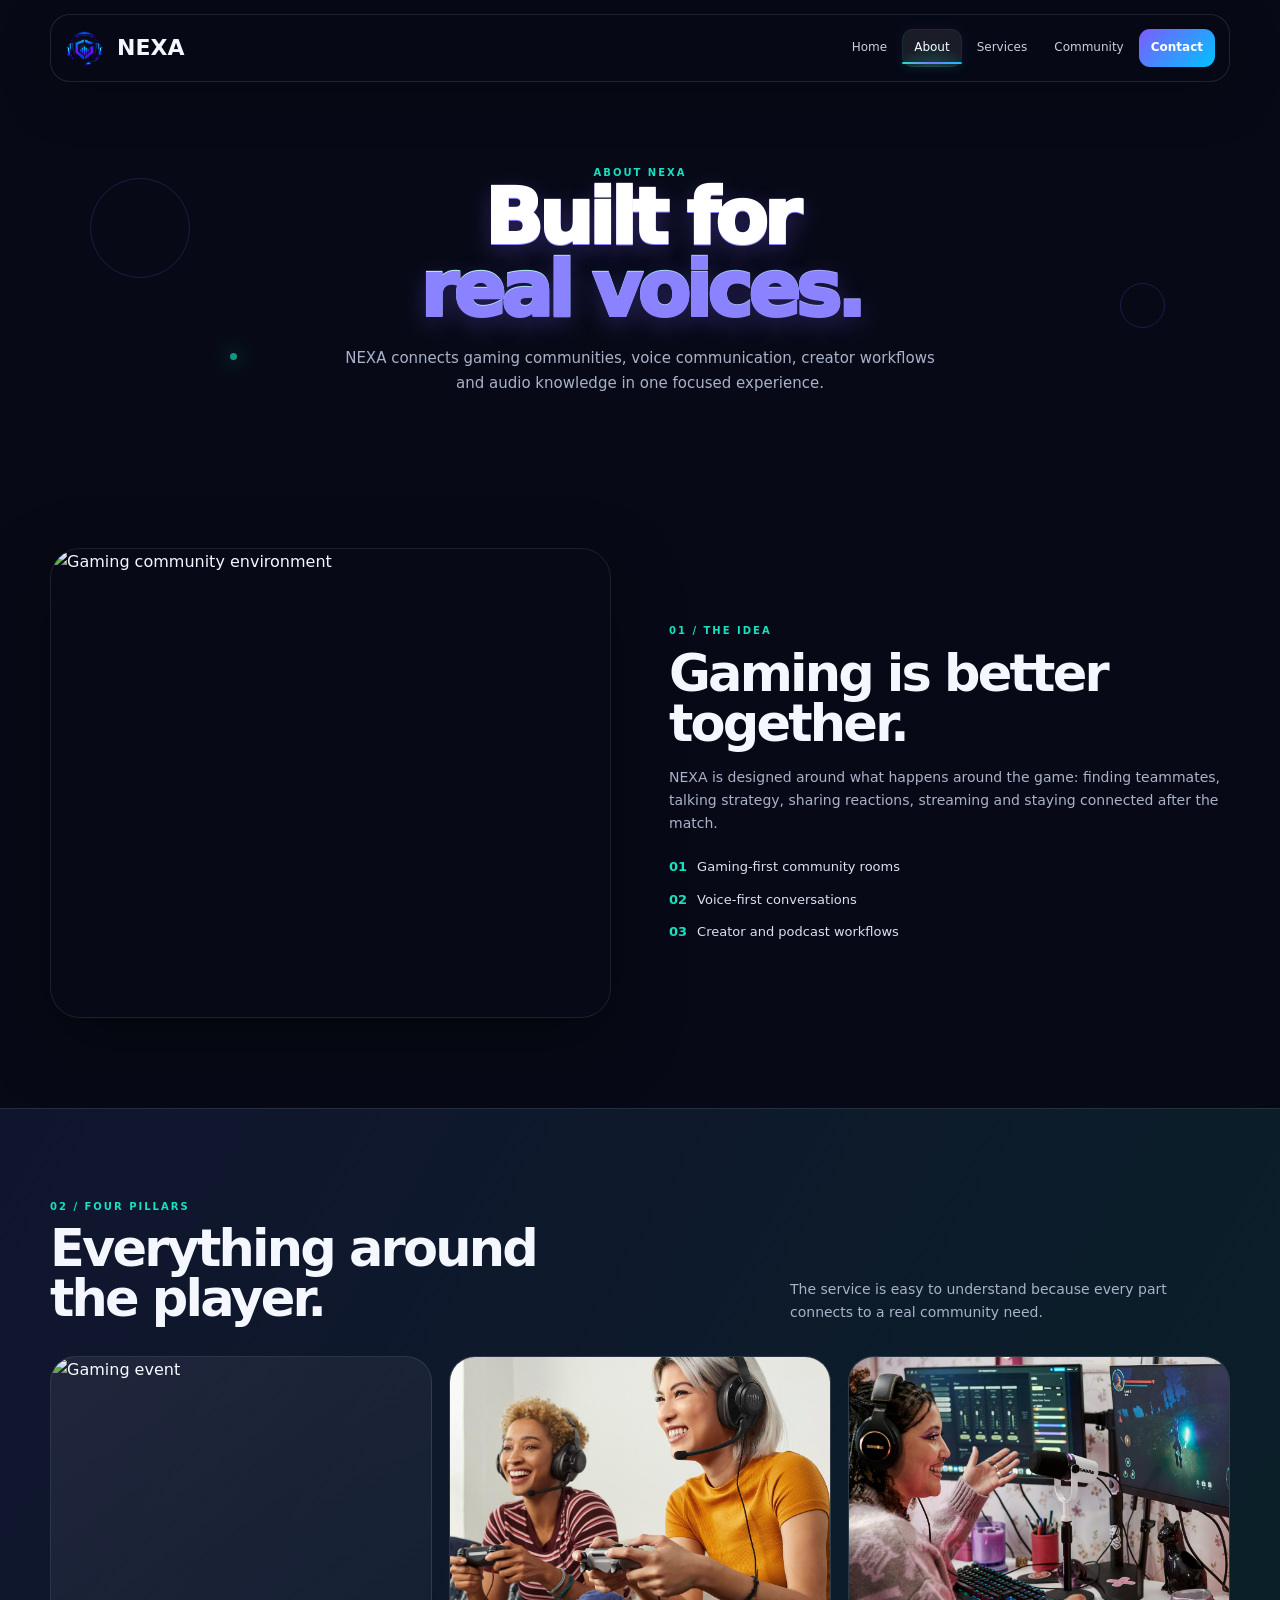
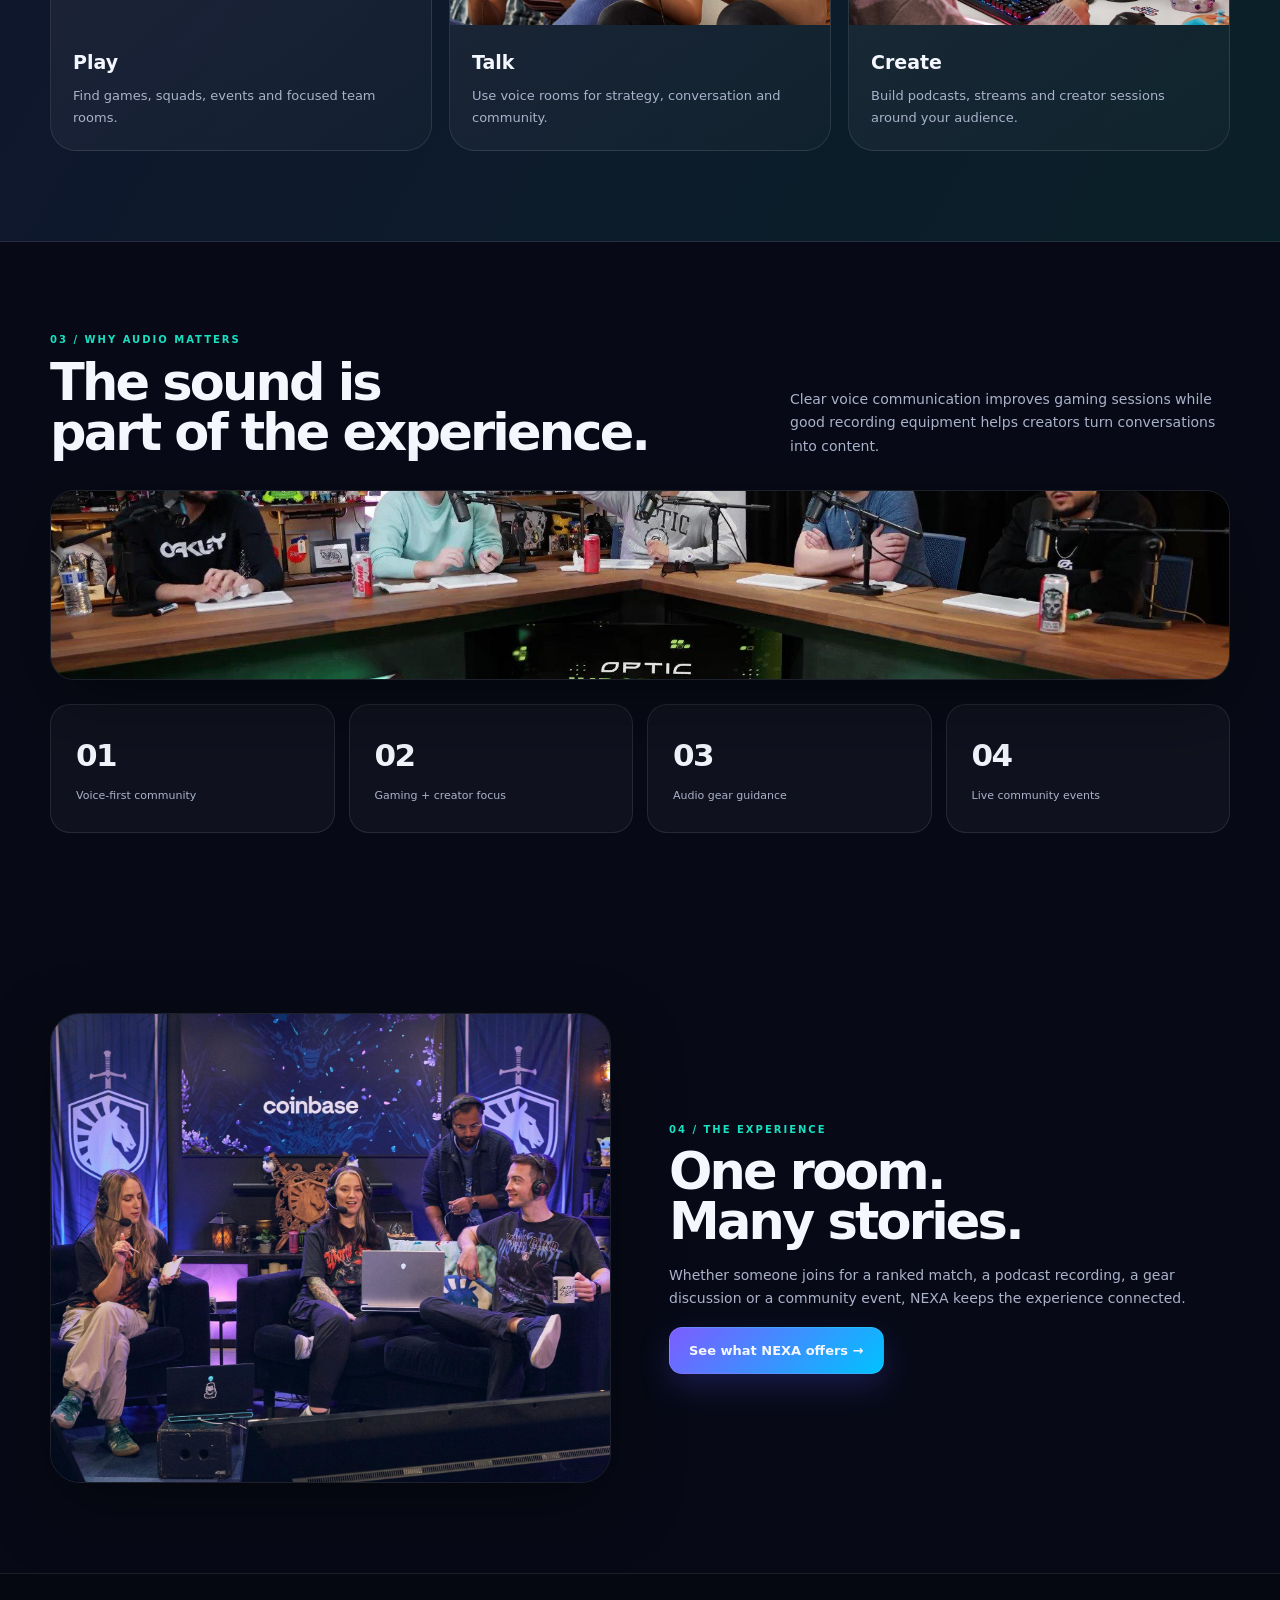
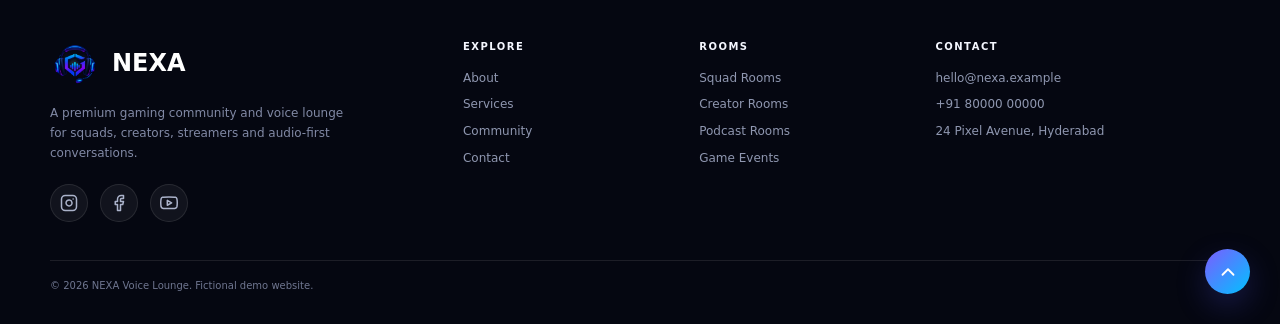
==== commit 3dc403b7: "third commit" ====
--- a/about.html
+++ b/about.html
@@ -1,5 +1,5 @@
-<!doctype html><html lang="en"><head><meta charset="utf-8"><meta name="viewport" content="width=device-width,initial-scale=1"><meta name="theme-color" content="#080b18"><link rel="icon" href="assets/favicon.svg"><link rel="stylesheet" href="assets/css/style.css"><title>About — NEXA</title></head><body><header class="site-nav">
-<a class="brand" href="index.html"><img src="assets/logo.svg" alt="NEXA Voice Lounge"></a>
+<!doctype html><html lang="en"><head><meta charset="utf-8"><meta name="viewport" content="width=device-width,initial-scale=1"><meta name="theme-color" content="#080b18"><link rel="icon" href="assets/images/website-logo.png"><link rel="stylesheet" href="assets/css/style.css"><title>About — NEXA</title></head><body><header class="site-nav">
+<a class="brand" href="index.html"><img src="assets/images/website-logo.png" alt="NEXA Voice Lounge"><span>NEXA</span></a>
 <button class="menu" aria-label="Open menu">☰</button>
 <nav class="nav-links"><a href="index.html">Home</a><a href="about.html">About</a><a href="services.html">Services</a><a href="community.html">Community</a><a href="contact.html" class="nav-cta">Contact</a></nav>
 </header>
@@ -17,7 +17,7 @@
 
 <section class="section container"><div class="feature"><img class="feature-img reveal from-left" src="assets/images/One%20room.png" alt="One room"><div class="feature-copy reveal from-right"><div class="kicker">04 / The experience</div><h2>One room.<br>Many stories.</h2><p>Whether someone joins for a ranked match, a podcast recording, a gear discussion or a community event, NEXA keeps the experience connected.</p><a class="btn btn-primary" href="services.html">See what NEXA offers →</a></div></div></section>
 </main><footer class="footer"><div class="bubbles"><i></i><i></i><i></i><i></i><i></i><i></i><i></i></div>
-<div class="container footer-grid"><div><img src="assets/logo.svg" alt="NEXA"><p>A premium gaming community and voice lounge for squads, creators, streamers and audio-first conversations.</p>
+<div class="container footer-grid"><div><div class="footer-brand"><img src="assets/images/website-logo.png" alt="NEXA"><span>NEXA</span></div><p>A premium gaming community and voice lounge for squads, creators, streamers and audio-first conversations.</p>
 <div class="social-icons">
 <a href="#" aria-label="Instagram" class="social-icon"><svg viewBox="0 0 24 24" fill="none" stroke="currentColor" stroke-width="2" stroke-linecap="round" stroke-linejoin="round"><rect x="2" y="2" width="20" height="20" rx="5" ry="5"></rect><path d="M16 11.37A4 4 0 1 1 12.63 8 4 4 0 0 1 16 11.37z"></path><line x1="17.5" y1="6.5" x2="17.51" y2="6.5"></line></svg></a>
 <a href="#" aria-label="Facebook" class="social-icon"><svg viewBox="0 0 24 24" fill="none" stroke="currentColor" stroke-width="2" stroke-linecap="round" stroke-linejoin="round"><path d="M18 2h-3a5 5 0 0 0-5 5v3H7v4h3v8h4v-8h3l1-4h-4V7a1 1 0 0 1 1-1h3z"></path></svg></a>
--- a/assets/css/style.css
+++ b/assets/css/style.css
@@ -12,7 +12,7 @@
 a{text-decoration:none;color:inherit} img{display:block;max-width:100%} button,input,textarea,select{font:inherit}
 .container{width:min(1180px,calc(100% - 40px));margin:auto}
 .site-nav{position:fixed;z-index:1000;top:14px;left:50%;transform:translateX(-50%);width:min(1180px,calc(100% - 28px));height:68px;border:1px solid rgba(255,255,255,.11);background:rgba(7,10,22,.76);backdrop-filter:blur(20px);border-radius:20px;display:flex;align-items:center;justify-content:space-between;padding:0 14px 0 11px;box-shadow:0 15px 50px rgba(0,0,0,.25)}
-.brand img{width:145px;height:auto}.nav-links{display:flex;align-items:center;gap:3px}.nav-links a{font-size:12px;color:#c8cee1;padding:9px 12px;border-radius:11px;transition:.25s}.nav-links a:hover,.nav-links a.active{color:#fff;background:rgba(255,255,255,.08)}.nav-cta{background:linear-gradient(135deg,var(--purple),var(--blue));color:#fff!important;font-weight:800!important}.menu{display:none;background:none;border:0;color:#fff;font-size:26px;cursor:pointer}
+.brand{display:flex;align-items:center;gap:10px;font-size:22px;font-weight:800}.brand img{width:45px;height:auto;object-fit:contain}.nav-links{display:flex;align-items:center;gap:3px}.nav-links a{font-size:12px;color:#c8cee1;padding:9px 12px;border-radius:11px;transition:.25s}.nav-links a:hover,.nav-links a.active{color:#fff;background:rgba(255,255,255,.08)}.nav-cta{background:linear-gradient(135deg,var(--purple),var(--blue));color:#fff!important;font-weight:800!important}.menu{display:none;background:none;border:0;color:#fff;font-size:26px;cursor:pointer}
 main{padding-top:108px}
 .hero{min-height:calc(100vh - 108px);display:grid;grid-template-columns:1.02fr .98fr;align-items:center;gap:55px;padding:45px 0 65px;position:relative;overflow:hidden}
 .hero:before{content:"";position:absolute;width:620px;height:620px;right:-290px;top:-190px;background:radial-gradient(circle,rgba(124,92,255,.25),transparent 66%);filter:blur(10px);pointer-events:none}
@@ -43,7 +43,7 @@
 .service-grid{display:grid;grid-template-columns:repeat(3,1fr);gap:17px}.service-card{padding:11px;border:1px solid var(--line);border-radius:25px;background:#0e1328;transition:.35s}.service-card:hover{transform:translateY(-7px);border-color:rgba(24,224,193,.3)}.service-card img{width:100%;height:220px;object-fit:cover;border-radius:18px}.service-card .inner{padding:17px 7px 8px}.service-card h3{font-size:18px;margin-bottom:6px}.service-card p{color:var(--muted);font-size:13px}
 .timeline{display:grid;grid-template-columns:repeat(4,1fr);gap:13px}.step{padding:21px;border:1px solid var(--line);border-radius:20px;background:rgba(255,255,255,.035);transition:.3s}.step:hover{transform:translateY(-5px)}.step b{color:var(--cyan);font-size:10px}.step h3{margin:9px 0 6px;font-size:17px}.step p{font-size:12px;color:var(--muted)}
 .contact-grid{display:grid;grid-template-columns:.85fr 1.15fr;gap:22px}.contact-panel,.form-panel{border:1px solid var(--line);border-radius:26px;background:#0e1328;padding:27px}.contact-panel h2,.form-panel h2{font-size:39px;line-height:1}.contact-item{padding:17px 0;border-bottom:1px solid var(--line)}.contact-item:last-child{border-bottom:0}.contact-item small{color:var(--cyan);font-size:9px;text-transform:uppercase;letter-spacing:.15em;font-weight:900}.contact-item p{margin-top:4px;color:#dce1f0;font-size:13px}.form{display:grid;grid-template-columns:1fr 1fr;gap:12px}.field{display:grid;gap:6px}.field.full{grid-column:1/-1}.field label{font-size:11px;color:#cbd1e3;font-weight:700}.field input,.field textarea,.field select{width:100%;border:1px solid var(--line);background:#090d1d;color:#fff;border-radius:12px;padding:12px 13px;outline:none;font-size:13px}.field textarea{min-height:135px;resize:vertical}.field input:focus,.field textarea:focus,.field select:focus{border-color:var(--cyan)}.map{margin-top:22px;border-radius:23px;overflow:hidden;border:1px solid var(--line);height:280px}.map iframe{width:100%;height:100%;border:0;filter:grayscale(.6) invert(.9) hue-rotate(180deg) contrast(.85)}
-.footer{padding:65px 0 30px;background:#050711;border-top:1px solid var(--line);position:relative;overflow:hidden}.footer-grid{display:grid;grid-template-columns:1.3fr .7fr .7fr 1fr;gap:30px;position:relative;z-index:2}.footer img{width:135px}.footer p{color:#8189a5;font-size:12px;max-width:300px;margin-top:15px}.footer h4{font-size:10px;text-transform:uppercase;letter-spacing:.15em;margin-bottom:13px}.footer a{display:block;color:#8f97b0;font-size:12px;margin:7px 0}.footer a:hover{color:#fff}.copyright{border-top:1px solid var(--line);margin-top:38px;padding-top:17px;color:#6f7690;font-size:10px;position:relative;z-index:2}
+.footer{padding:65px 0 30px;background:#050711;border-top:1px solid var(--line);position:relative;overflow:hidden}.footer-grid{display:grid;grid-template-columns:1.3fr .7fr .7fr 1fr;gap:30px;position:relative;z-index:2}.footer-brand{display:flex;align-items:center;gap:12px;font-size:24px;font-weight:800;color:#fff;margin-bottom:12px}.footer-brand img{width:50px;height:auto;object-fit:contain}.footer p{color:#8189a5;font-size:12px;max-width:300px;margin-top:15px}.footer h4{font-size:10px;text-transform:uppercase;letter-spacing:.15em;margin-bottom:13px}.footer a{display:block;color:#8f97b0;font-size:12px;margin:7px 0}.footer a:hover{color:#fff}.copyright{border-top:1px solid var(--line);margin-top:38px;padding-top:17px;color:#6f7690;font-size:10px;position:relative;z-index:2}
 
 /* Gaming / Voice Lounge floating energy bubbles */
 .bubbles{position:absolute;inset:0;pointer-events:none;overflow:hidden}
@@ -130,6 +130,6 @@
 @keyframes navDrop{from{opacity:0;transform:translateY(-8px) scaleY(.94)}to{opacity:1;transform:translateY(0) scaleY(1)}}
 @keyframes navItem{from{opacity:0;transform:translateX(-10px)}to{opacity:1;transform:translateX(0)}}
 @media(max-width:950px){main{padding-top:80px}.nav-links{display:none;position:absolute;top:76px;left:0;right:0;padding:9px;background:#0c1021;border:1px solid var(--line);border-radius:17px;flex-direction:column;align-items:stretch}.nav-links.open{display:flex}.nav-links a{text-align:center}.menu{display:block}.hero{grid-template-columns:1fr;gap:10px;padding-top:15px;min-height:0;padding-bottom:15px}.hero-art{height:410px;max-width:700px;margin:auto;width:100%}.hero-main-img{width:80%}.grid-3,.service-grid{grid-template-columns:1fr 1fr}.feature{grid-template-columns:1fr}.timeline{grid-template-columns:1fr 1fr}.footer-grid{grid-template-columns:1fr 1fr}.stats{grid-template-columns:1fr 1fr}}
-@media(max-width:620px){main{padding-top:70px}.container{width:min(100% - 26px,1180px)}.site-nav{height:62px;top:8px}.brand img{width:128px}.hero h1,.page-heading h1{font-size:clamp(40px,13.5vw,61px)}.hero p{font-size:14px}.hero-art{height:310px}.hero-main-img{width:92%;height:285px;border-radius:23px}.hero-chip{left:2px;bottom:0;padding:11px}.hero-orbit{width:80px;height:80px;right:0}.section{padding:15px 0}.section-head{display:block;margin-bottom:20px}.section-head p{margin-top:13px}.grid-3,.grid-2,.service-grid,.timeline,.contact-grid{grid-template-columns:1fr}.stats{grid-template-columns:1fr 1fr}.stat{padding:18px}.stat strong{font-size:27px}.feature{gap:15px}.feature-img{height:330px}.footer-grid{grid-template-columns:1fr;text-align:center}.footer img{margin:0 auto}.footer p{margin:15px auto 0}.footer .social-icons{justify-content:center}.copyright{text-align:center}.footer{padding-top:20px;padding-bottom:15px}.actions .btn{width:100%}.page-heading{padding:15px 0 20px}.contact-panel h2,.form-panel h2{font-size:34px}}
+@media(max-width:620px){main{padding-top:70px}.container{width:min(100% - 26px,1180px)}.site-nav{height:62px;top:8px}.brand img{width:36px}.hero h1,.page-heading h1{font-size:clamp(40px,13.5vw,61px)}.hero p{font-size:14px}.hero-art{height:310px}.hero-main-img{width:92%;height:285px;border-radius:23px}.hero-chip{left:2px;bottom:0;padding:11px}.hero-orbit{width:80px;height:80px;right:0}.section{padding:15px 0}.section-head{display:block;margin-bottom:20px}.section-head p{margin-top:13px}.grid-3,.grid-2,.service-grid,.timeline,.contact-grid{grid-template-columns:1fr}.stats{grid-template-columns:1fr 1fr}.stat{padding:18px}.stat strong{font-size:27px}.feature{gap:15px}.feature-img{height:330px}.footer-grid{grid-template-columns:1fr;text-align:center}.footer-brand{justify-content:center}.footer p{margin:15px auto 0}.footer .social-icons{justify-content:center}.copyright{text-align:center}.footer{padding-top:20px;padding-bottom:15px}.actions .btn{width:100%}.page-heading{padding:15px 0 20px}.contact-panel h2,.form-panel h2{font-size:34px}}
 @media(max-width:390px){.stats{grid-template-columns:1fr}.hero h1,.page-heading h1{font-size:42px}.btn{width:100%}}
 @media(prefers-reduced-motion:reduce){*,*:before,*:after{animation-duration:.001ms!important;animation-iteration-count:1!important;scroll-behavior:auto!important;transition-duration:.001ms!important}}
